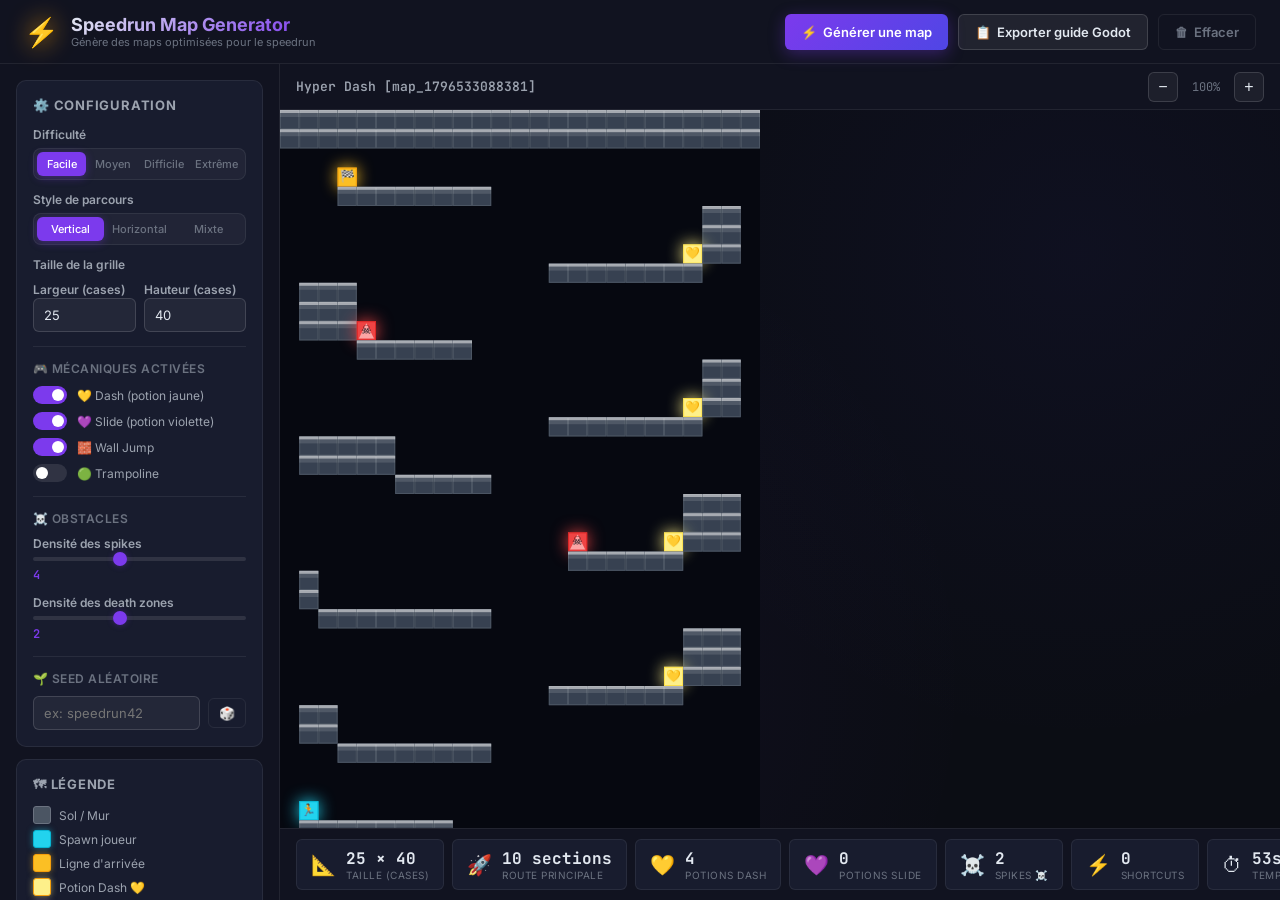
==== index.html @ 3a51896e "Add files via upload" ====
<!DOCTYPE html>
<html lang="fr">

<head>
  <meta charset="UTF-8" />
  <meta name="viewport" content="width=device-width, initial-scale=1.0" />
  <title>🏃 Speedrun Map Generator — Platformer</title>
  <link rel="preconnect" href="https://fonts.googleapis.com" />
  <link
    href="https://fonts.googleapis.com/css2?family=Inter:wght@300;400;500;600;700;800;900&family=JetBrains+Mono:wght@400;600&display=swap"
    rel="stylesheet" />
  <link rel="stylesheet" href="style.css" />
</head>

<body>
  <!-- Header -->
  <header class="header">
    <div class="header-logo">
      <span class="logo-icon">⚡</span>
      <div>
        <h1>Speedrun Map Generator</h1>
        <p>Génère des maps optimisées pour le speedrun</p>
      </div>
    </div>
    <div class="header-actions">
      <button id="btn-generate" class="btn btn-primary">
        <span>⚡</span> Générer une map
      </button>
      <button id="btn-export" class="btn btn-secondary">
        <span>📋</span> Exporter guide Godot
      </button>
      <button id="btn-clear" class="btn btn-ghost">
        <span>🗑</span> Effacer
      </button>
    </div>
  </header>

  <main class="main">
    <!-- Panneau de configuration -->
    <aside class="sidebar">
      <section class="panel">
        <h2 class="panel-title">⚙️ Configuration</h2>

        <div class="field">
          <label>Difficulté</label>
          <div class="segmented" id="difficulty">
            <button class="seg-btn active" data-val="easy">Facile</button>
            <button class="seg-btn" data-val="medium">Moyen</button>
            <button class="seg-btn" data-val="hard">Difficile</button>
            <button class="seg-btn" data-val="extreme">Extrême</button>
          </div>
        </div>

        <div class="field">
          <label>Style de parcours</label>
          <div class="segmented" id="style">
            <button class="seg-btn active" data-val="vertical">Vertical</button>
            <button class="seg-btn" data-val="horizontal">Horizontal</button>
            <button class="seg-btn" data-val="mixed">Mixte</button>
          </div>
        </div>

        <div class="field">
          <label>Taille de la grille</label>
          <div class="grid-2">
            <div>
              <label class="sublabel">Largeur (cases)</label>
              <input type="number" id="grid-w" class="input" value="25" min="15" max="60" />
            </div>
            <div>
              <label class="sublabel">Hauteur (cases)</label>
              <input type="number" id="grid-h" class="input" value="40" min="20" max="100" />
            </div>
          </div>
        </div>

        <div class="divider"></div>
        <h3 class="sub-title">🎮 Mécaniques activées</h3>

        <div class="toggles">
          <label class="toggle-item">
            <input type="checkbox" id="mec-dash" checked />
            <span class="toggle-track"></span>
            <span class="toggle-label">💛 Dash (potion jaune)</span>
          </label>
          <label class="toggle-item">
            <input type="checkbox" id="mec-slide" checked />
            <span class="toggle-track"></span>
            <span class="toggle-label">💜 Slide (potion violette)</span>
          </label>
          <label class="toggle-item">
            <input type="checkbox" id="mec-walljump" checked />
            <span class="toggle-track"></span>
            <span class="toggle-label">🧱 Wall Jump</span>
          </label>
          <label class="toggle-item">
            <input type="checkbox" id="mec-trampoline" />
            <span class="toggle-track"></span>
            <span class="toggle-label">🟢 Trampoline</span>
          </label>
        </div>

        <div class="divider"></div>
        <h3 class="sub-title">☠️ Obstacles</h3>

        <div class="field">
          <label>Densité des spikes</label>
          <input type="range" id="spike-density" min="0" max="10" value="4" class="slider" />
          <span class="slider-val" id="spike-val">4</span>
        </div>
        <div class="field">
          <label>Densité des death zones</label>
          <input type="range" id="dz-density" min="0" max="5" value="2" class="slider" />
          <span class="slider-val" id="dz-val">2</span>
        </div>

        <div class="divider"></div>
        <h3 class="sub-title">🌱 Seed aléatoire</h3>
        <div class="seed-row">
          <input type="text" id="seed-input" class="input" placeholder="ex: speedrun42" />
          <button id="btn-rand-seed" class="btn btn-sm btn-ghost">🎲</button>
        </div>
      </section>

      <!-- Légende -->
      <section class="panel">
        <h2 class="panel-title">🗺 Légende</h2>
        <div class="legend">
          <div class="legend-item"><span class="leg-tile tile-solid"></span> Sol / Mur</div>
          <div class="legend-item"><span class="leg-tile tile-player"></span> Spawn joueur</div>
          <div class="legend-item"><span class="leg-tile tile-finish"></span> Ligne d'arrivée</div>
          <div class="legend-item"><span class="leg-tile tile-dash"></span> Potion Dash 💛</div>
          <div class="legend-item"><span class="leg-tile tile-slide"></span> Potion Slide 💜</div>
          <div class="legend-item"><span class="leg-tile tile-spike"></span> Spike ☠️</div>
          <div class="legend-item"><span class="leg-tile tile-dz"></span> Zone de mort</div>
          <div class="legend-item"><span class="leg-tile tile-trampoline"></span> Trampoline 🟢</div>
          <div class="legend-item"><span class="leg-tile tile-wall"></span> Mur (wall jump)</div>
          <div class="legend-item"><span class="leg-tile tile-gap"></span> Vide / saut requis</div>
        </div>
      </section>
    </aside>

    <!-- Zone centrale : canvas + info -->
    <div class="center">
      <div class="canvas-toolbar">
        <div class="toolbar-left">
          <span id="map-name" class="map-name">—</span>
        </div>
        <div class="toolbar-right">
          <button class="icon-btn" id="btn-zoom-out" title="Zoom -">−</button>
          <span id="zoom-display" class="zoom-label">100%</span>
          <button class="icon-btn" id="btn-zoom-in" title="Zoom +">+</button>
        </div>
      </div>
      <div class="canvas-container" id="canvas-container">
        <canvas id="map-canvas"></canvas>
        <div class="canvas-placeholder" id="canvas-placeholder">
          <div class="placeholder-inner">
            <span class="placeholder-icon">⚡</span>
            <p>Clique sur <strong>"Générer une map"</strong><br />pour créer ton niveau de speedrun</p>
          </div>
        </div>
      </div>

      <!-- Stats de la map -->
      <div class="stats-row" id="stats-row" style="display:none">
        <div class="stat-card">
          <span class="stat-ico">📐</span>
          <div>
            <span class="stat-val" id="stat-size">—</span>
            <span class="stat-lbl">Taille (cases)</span>
          </div>
        </div>
        <div class="stat-card">
          <span class="stat-ico">🚀</span>
          <div>
            <span class="stat-val" id="stat-route">—</span>
            <span class="stat-lbl">Route principale</span>
          </div>
        </div>
        <div class="stat-card">
          <span class="stat-ico">💛</span>
          <div>
            <span class="stat-val" id="stat-dash">—</span>
            <span class="stat-lbl">Potions Dash</span>
          </div>
        </div>
        <div class="stat-card">
          <span class="stat-ico">💜</span>
          <div>
            <span class="stat-val" id="stat-slide">—</span>
            <span class="stat-lbl">Potions Slide</span>
          </div>
        </div>
        <div class="stat-card">
          <span class="stat-ico">☠️</span>
          <div>
            <span class="stat-val" id="stat-spikes">—</span>
            <span class="stat-lbl">Spikes ☠️</span>
          </div>
        </div>
        <div class="stat-card">
          <span class="stat-ico">⚡</span>
          <div>
            <span class="stat-val" id="stat-shortcuts">—</span>
            <span class="stat-lbl">Shortcuts</span>
          </div>
        </div>
        <div class="stat-card">
          <span class="stat-ico">⏱</span>
          <div>
            <span class="stat-val" id="stat-time">—</span>
            <span class="stat-lbl">Temps estimé</span>
          </div>
        </div>
      </div>
    </div>

    <!-- Panneau guide Godot -->
    <aside class="sidebar sidebar-right" id="godot-guide" style="display:none">
      <section class="panel">
        <h2 class="panel-title">📖 Guide Godot</h2>
        <div id="guide-content" class="guide-content"></div>
      </section>
    </aside>
  </main>

  <!-- Modal Export -->
  <div class="modal-overlay" id="modal-overlay" style="display:none">
    <div class="modal">
      <div class="modal-header">
        <h2>📋 Guide de Reconstruction Godot</h2>
        <button class="modal-close" id="modal-close">✕</button>
      </div>
      <div class="modal-body" id="modal-body"></div>
      <div class="modal-footer">
        <button class="btn btn-primary" id="btn-copy-guide">📋 Copier le guide</button>
        <button class="btn btn-ghost" id="btn-close-modal">Fermer</button>
      </div>
    </div>
  </div>

  <script src="generator.js"></script>
</body>

</html>
---- style.css ----
/* =========================================================
   SPEEDRUN MAP GENERATOR — CSS
   ========================================================= */

*,
*::before,
*::after {
  box-sizing: border-box;
  margin: 0;
  padding: 0;
}

:root {
  --bg: #0b0d14;
  --bg2: #111320;
  --bg3: #181c2e;
  --border: rgba(255, 255, 255, .07);
  --border-bright: rgba(255, 255, 255, .14);
  --text: #e2e8f0;
  --text-muted: #6b7280;
  --text-dim: #9ca3af;
  --accent: #7c3aed;
  --accent2: #4f46e5;
  --accent-glow: rgba(124, 58, 237, .35);
  --yellow: #f59e0b;
  --green: #10b981;
  --red: #ef4444;
  --pink: #ec4899;
  --radius: 10px;
  --radius-sm: 6px;
  --shadow: 0 4px 24px rgba(0, 0, 0, .5);
}

html,
body {
  height: 100%;
  font-family: 'Inter', sans-serif;
  background: var(--bg);
  color: var(--text);
  overflow: hidden;
}

/* ========== SCROLLBAR ========== */
::-webkit-scrollbar {
  width: 6px;
  height: 6px;
}

::-webkit-scrollbar-track {
  background: transparent;
}

::-webkit-scrollbar-thumb {
  background: rgba(255, 255, 255, .1);
  border-radius: 3px;
}

/* ========== LAYOUT ========== */
.header {
  display: flex;
  align-items: center;
  justify-content: space-between;
  padding: 0 24px;
  height: 64px;
  background: var(--bg2);
  border-bottom: 1px solid var(--border);
  position: sticky;
  top: 0;
  z-index: 100;
}

.header-logo {
  display: flex;
  align-items: center;
  gap: 12px;
}

.logo-icon {
  font-size: 28px;
  filter: drop-shadow(0 0 12px #f59e0b);
}

.header-logo h1 {
  font-size: 18px;
  font-weight: 700;
  background: linear-gradient(135deg, #e2e8f0, #7c3aed);
  -webkit-background-clip: text;
  -webkit-text-fill-color: transparent;
  background-clip: text;
}

.header-logo p {
  font-size: 11px;
  color: var(--text-muted);
}

.header-actions {
  display: flex;
  gap: 10px;
}

.main {
  display: flex;
  height: calc(100vh - 64px);
  overflow: hidden;
}

/* ========== SIDEBAR ========== */
.sidebar {
  width: 280px;
  min-width: 280px;
  background: var(--bg2);
  border-right: 1px solid var(--border);
  overflow-y: auto;
  padding: 16px;
  display: flex;
  flex-direction: column;
  gap: 12px;
}

.sidebar-right {
  border-right: none;
  border-left: 1px solid var(--border);
}

/* ========== PANEL ========== */
.panel {
  background: var(--bg3);
  border: 1px solid var(--border);
  border-radius: var(--radius);
  padding: 16px;
}

.panel-title {
  font-size: 13px;
  font-weight: 700;
  text-transform: uppercase;
  letter-spacing: .06em;
  color: var(--text-dim);
  margin-bottom: 14px;
}

.sub-title {
  font-size: 12px;
  font-weight: 600;
  color: var(--text-muted);
  margin-bottom: 10px;
  letter-spacing: .04em;
  text-transform: uppercase;
}

.divider {
  height: 1px;
  background: var(--border);
  margin: 14px 0;
}

/* ========== FORM ELEMENTS ========== */
.field {
  display: flex;
  flex-direction: column;
  gap: 6px;
  margin-bottom: 12px;
}

.field label {
  font-size: 12px;
  font-weight: 600;
  color: var(--text-dim);
}

.sublabel {
  font-size: 11px;
  color: var(--text-muted);
}

.input {
  background: rgba(255, 255, 255, .05);
  border: 1px solid var(--border-bright);
  border-radius: var(--radius-sm);
  color: var(--text);
  padding: 8px 10px;
  font-size: 13px;
  font-family: 'Inter', sans-serif;
  width: 100%;
  transition: border-color .2s;
}

.input:focus {
  outline: none;
  border-color: var(--accent);
}

.grid-2 {
  display: grid;
  grid-template-columns: 1fr 1fr;
  gap: 8px;
}

/* Segmented control */
.segmented {
  display: flex;
  background: rgba(255, 255, 255, .04);
  border: 1px solid var(--border);
  border-radius: 8px;
  padding: 3px;
  gap: 2px;
}

.seg-btn {
  flex: 1;
  padding: 5px 4px;
  font-size: 11px;
  font-weight: 500;
  font-family: 'Inter', sans-serif;
  border: none;
  background: transparent;
  color: var(--text-muted);
  border-radius: 6px;
  cursor: pointer;
  transition: all .2s;
}

.seg-btn.active {
  background: var(--accent);
  color: #fff;
  box-shadow: 0 2px 8px var(--accent-glow);
}

/* Toggles */
.toggles {
  display: flex;
  flex-direction: column;
  gap: 8px;
}

.toggle-item {
  display: flex;
  align-items: center;
  gap: 10px;
  cursor: pointer;
}

.toggle-item input {
  display: none;
}

.toggle-track {
  width: 34px;
  height: 18px;
  background: rgba(255, 255, 255, .1);
  border-radius: 9px;
  position: relative;
  flex-shrink: 0;
  transition: background .2s;
}

.toggle-track::after {
  content: '';
  position: absolute;
  width: 12px;
  height: 12px;
  background: #fff;
  border-radius: 50%;
  top: 3px;
  left: 3px;
  transition: transform .2s;
}

.toggle-item input:checked+.toggle-track {
  background: var(--accent);
}

.toggle-item input:checked+.toggle-track::after {
  transform: translateX(16px);
}

.toggle-label {
  font-size: 12px;
  color: var(--text-dim);
}

/* Slider */
.slider {
  -webkit-appearance: none;
  appearance: none;
  width: 100%;
  height: 4px;
  background: rgba(255, 255, 255, .1);
  border-radius: 2px;
  outline: none;
}

.slider::-webkit-slider-thumb {
  -webkit-appearance: none;
  appearance: none;
  width: 14px;
  height: 14px;
  border-radius: 50%;
  background: var(--accent);
  cursor: pointer;
  box-shadow: 0 0 6px var(--accent-glow);
}

.slider-val {
  font-size: 12px;
  color: var(--accent);
  font-weight: 600;
  font-family: 'JetBrains Mono', monospace;
}

/* Seed row */
.seed-row {
  display: flex;
  gap: 8px;
  align-items: center;
}

/* ========== BUTTONS ========== */
.btn {
  display: flex;
  align-items: center;
  gap: 6px;
  padding: 9px 16px;
  border-radius: var(--radius-sm);
  border: none;
  font-size: 13px;
  font-weight: 600;
  font-family: 'Inter', sans-serif;
  cursor: pointer;
  transition: all .2s;
  white-space: nowrap;
}

.btn-primary {
  background: linear-gradient(135deg, var(--accent), var(--accent2));
  color: #fff;
  box-shadow: 0 4px 16px var(--accent-glow);
}

.btn-primary:hover {
  transform: translateY(-1px);
  box-shadow: 0 6px 20px var(--accent-glow);
}

.btn-primary:active {
  transform: translateY(0);
}

.btn-secondary {
  background: rgba(255, 255, 255, .07);
  color: var(--text);
  border: 1px solid var(--border-bright);
}

.btn-secondary:hover {
  background: rgba(255, 255, 255, .12);
}

.btn-ghost {
  background: transparent;
  color: var(--text-muted);
  border: 1px solid var(--border);
}

.btn-ghost:hover {
  color: var(--text);
  border-color: var(--border-bright);
}

.btn-sm {
  padding: 6px 10px;
  font-size: 13px;
}

.icon-btn {
  width: 30px;
  height: 30px;
  border: 1px solid var(--border-bright);
  background: rgba(255, 255, 255, .05);
  color: var(--text);
  border-radius: var(--radius-sm);
  cursor: pointer;
  font-size: 16px;
  display: flex;
  align-items: center;
  justify-content: center;
  transition: background .2s;
}

.icon-btn:hover {
  background: rgba(255, 255, 255, .12);
}

/* ========== LEGEND ========== */
.legend {
  display: flex;
  flex-direction: column;
  gap: 6px;
}

.legend-item {
  display: flex;
  align-items: center;
  gap: 8px;
  font-size: 12px;
  color: var(--text-dim);
}

.leg-tile {
  width: 18px;
  height: 18px;
  border-radius: 3px;
  flex-shrink: 0;
}

.tile-solid {
  background: #4b5563;
  border: 1px solid #6b7280;
}

.tile-player {
  background: #22d3ee;
  border: 1px solid #06b6d4;
  box-shadow: 0 0 6px #22d3ee80;
}

.tile-finish {
  background: #fbbf24;
  border: 1px solid #f59e0b;
  box-shadow: 0 0 6px #fbbf2480;
}

.tile-dash {
  background: #fef08a;
  border: 1px solid #f59e0b;
  box-shadow: 0 0 6px #fef08a80;
}

.tile-slide {
  background: #c084fc;
  border: 1px solid #a855f7;
  box-shadow: 0 0 6px #c084fc80;
}

.tile-spike {
  background: #ef4444;
  border: 1px solid #dc2626;
  box-shadow: 0 0 6px #ef444480;
}

.tile-dz {
  background: repeating-linear-gradient(45deg, #7f1d1d, #7f1d1d 3px, transparent 3px, transparent 8px);
  border: 1px solid #ef4444;
}

.tile-trampoline {
  background: #34d399;
  border: 1px solid #10b981;
  box-shadow: 0 0 6px #34d39980;
}

.tile-wall {
  background: #374151;
  border: 2px solid #7c3aed;
}

.tile-gap {
  background: transparent;
  border: 1px dashed #374151;
}

/* ========== CANVAS ZONE ========== */
.center {
  flex: 1;
  display: flex;
  flex-direction: column;
  overflow: hidden;
  background: var(--bg);
}

.canvas-toolbar {
  display: flex;
  align-items: center;
  justify-content: space-between;
  padding: 8px 16px;
  background: var(--bg2);
  border-bottom: 1px solid var(--border);
  height: 46px;
}

.toolbar-left {
  display: flex;
  align-items: center;
  gap: 12px;
}

.toolbar-right {
  display: flex;
  align-items: center;
  gap: 8px;
}

.map-name {
  font-size: 13px;
  font-weight: 600;
  color: var(--text-dim);
  font-family: 'JetBrains Mono', monospace;
}

.zoom-label {
  font-size: 12px;
  color: var(--text-muted);
  font-family: 'JetBrains Mono', monospace;
  min-width: 40px;
  text-align: center;
}

.canvas-container {
  flex: 1;
  overflow: auto;
  position: relative;
  background:
    radial-gradient(circle at 20% 80%, rgba(124, 58, 237, .06) 0%, transparent 50%),
    radial-gradient(circle at 80% 20%, rgba(79, 70, 229, .06) 0%, transparent 50%),
    var(--bg);
}

#map-canvas {
  display: block;
  cursor: default;
  image-rendering: pixelated;
}

.canvas-placeholder {
  position: absolute;
  inset: 0;
  display: flex;
  align-items: center;
  justify-content: center;
  pointer-events: none;
}

.placeholder-inner {
  text-align: center;
  opacity: .35;
}

.placeholder-icon {
  font-size: 56px;
  display: block;
  margin-bottom: 16px;
}

.placeholder-inner p {
  font-size: 15px;
  line-height: 1.6;
  color: var(--text-dim);
}

.placeholder-inner strong {
  color: var(--text);
}

/* ========== STATS ROW ========== */
.stats-row {
  display: flex;
  gap: 8px;
  padding: 10px 16px;
  background: var(--bg2);
  border-top: 1px solid var(--border);
  overflow-x: auto;
}

.stat-card {
  display: flex;
  align-items: center;
  gap: 10px;
  background: var(--bg3);
  border: 1px solid var(--border);
  border-radius: var(--radius-sm);
  padding: 8px 14px;
  flex-shrink: 0;
}

.stat-ico {
  font-size: 20px;
}

.stat-card>div {
  display: flex;
  flex-direction: column;
}

.stat-val {
  font-size: 16px;
  font-weight: 700;
  font-family: 'JetBrains Mono', monospace;
  color: var(--text);
}

.stat-lbl {
  font-size: 10px;
  color: var(--text-muted);
  text-transform: uppercase;
  letter-spacing: .05em;
}

/* ========== GUIDE CONTENT ========== */
.guide-content {
  font-size: 12px;
  line-height: 1.7;
  color: var(--text-dim);
}

.guide-content h3 {
  font-size: 13px;
  color: var(--text);
  margin: 12px 0 6px;
}

.guide-content ul {
  padding-left: 16px;
}

.guide-content li {
  margin-bottom: 4px;
}

.guide-content .coord {
  background: rgba(124, 58, 237, .2);
  color: #c4b5fd;
  padding: 1px 5px;
  border-radius: 3px;
  font-family: 'JetBrains Mono', monospace;
  font-size: 11px;
}

.guide-content .tag {
  display: inline-block;
  padding: 2px 7px;
  border-radius: 4px;
  font-size: 10px;
  font-weight: 600;
  text-transform: uppercase;
  letter-spacing: .05em;
}

.tag-dash {
  background: rgba(245, 158, 11, .2);
  color: #fbbf24;
}

.tag-slide {
  background: rgba(168, 85, 247, .2);
  color: #c084fc;
}

.tag-wall {
  background: rgba(124, 58, 237, .2);
  color: #a78bfa;
}

.tag-spike {
  background: rgba(239, 68, 68, .2);
  color: #fca5a5;
}

/* ========== MODAL ========== */
.modal-overlay {
  position: fixed;
  inset: 0;
  background: rgba(0, 0, 0, .7);
  backdrop-filter: blur(4px);
  z-index: 200;
  display: flex;
  align-items: center;
  justify-content: center;
  padding: 20px;
}

.modal {
  background: var(--bg2);
  border: 1px solid var(--border-bright);
  border-radius: 14px;
  width: 100%;
  max-width: 740px;
  max-height: 85vh;
  display: flex;
  flex-direction: column;
  box-shadow: var(--shadow);
  animation: modalIn .2s ease;
}

@keyframes modalIn {
  from {
    opacity: 0;
    transform: scale(.96) translateY(12px);
  }

  to {
    opacity: 1;
    transform: scale(1) translateY(0);
  }
}

.modal-header {
  display: flex;
  align-items: center;
  justify-content: space-between;
  padding: 20px 24px 16px;
  border-bottom: 1px solid var(--border);
}

.modal-header h2 {
  font-size: 16px;
  font-weight: 700;
}

.modal-close {
  background: rgba(255, 255, 255, .07);
  border: 1px solid var(--border);
  color: var(--text-muted);
  border-radius: 6px;
  width: 28px;
  height: 28px;
  cursor: pointer;
  font-size: 13px;
}

.modal-close:hover {
  color: var(--text);
}

.modal-body {
  flex: 1;
  overflow-y: auto;
  padding: 20px 24px;
  font-size: 13px;
  line-height: 1.7;
}

.modal-footer {
  display: flex;
  gap: 10px;
  justify-content: flex-end;
  padding: 16px 24px;
  border-top: 1px solid var(--border);
}

/* Export modal styles */
.export-section {
  margin-bottom: 20px;
}

.export-section h3 {
  font-size: 13px;
  font-weight: 700;
  color: var(--text);
  margin-bottom: 8px;
  display: flex;
  align-items: center;
  gap: 6px;
}

.export-step {
  display: flex;
  gap: 12px;
  padding: 10px;
  background: var(--bg3);
  border: 1px solid var(--border);
  border-radius: var(--radius-sm);
  margin-bottom: 6px;
  align-items: flex-start;
}

.step-num {
  width: 22px;
  height: 22px;
  background: var(--accent);
  border-radius: 50%;
  display: flex;
  align-items: center;
  justify-content: center;
  font-size: 11px;
  font-weight: 700;
  flex-shrink: 0;
}

.step-text {
  font-size: 12px;
  color: var(--text-dim);
  line-height: 1.5;
}

.step-text strong {
  color: var(--text);
}

.step-text code {
  background: rgba(124, 58, 237, .2);
  color: #c4b5fd;
  padding: 1px 5px;
  border-radius: 3px;
  font-family: 'JetBrains Mono', monospace;
  font-size: 11px;
}

.coord-table {
  width: 100%;
  border-collapse: collapse;
  font-size: 12px;
  margin-top: 6px;
}

.coord-table th {
  background: var(--bg3);
  padding: 6px 10px;
  text-align: left;
  font-size: 11px;
  color: var(--text-muted);
  border-bottom: 1px solid var(--border);
  font-family: 'JetBrains Mono', monospace;
  text-transform: uppercase;
}

.coord-table td {
  padding: 5px 10px;
  border-bottom: 1px solid rgba(255, 255, 255, .04);
  font-family: 'JetBrains Mono', monospace;
  color: var(--text-dim);
}

.coord-table tr:last-child td {
  border-bottom: none;
}

/* Pulse animation for generate button */
@keyframes pulse-glow {

  0%,
  100% {
    box-shadow: 0 4px 16px var(--accent-glow);
  }

  50% {
    box-shadow: 0 4px 32px rgba(124, 58, 237, .6);
  }
}

.btn-primary {
  animation: pulse-glow 3s ease-in-out infinite;
}
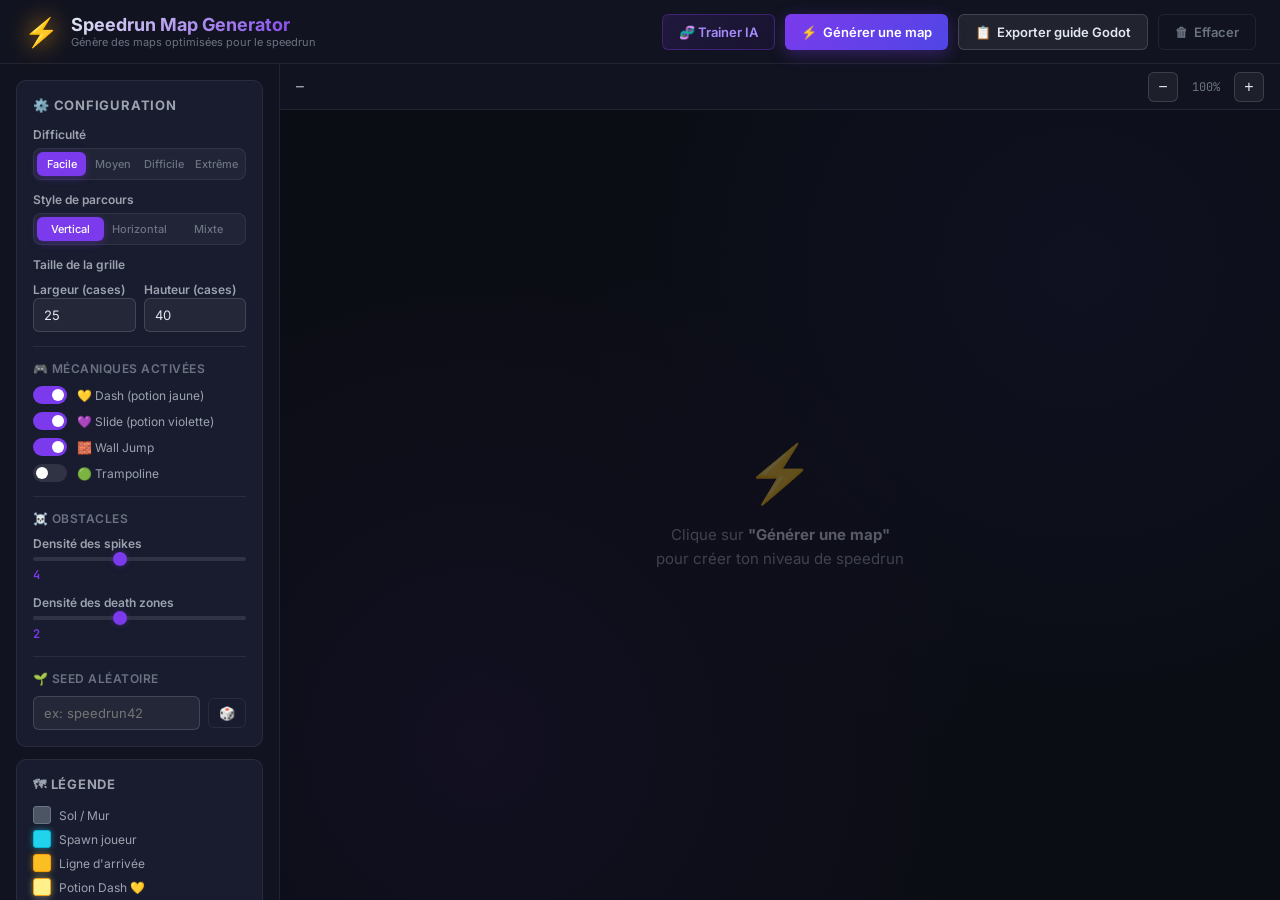
==== commit ef80ffb5: "Add files via upload" ====
--- a/index.html
+++ b/index.html
@@ -1,246 +1,254 @@
-<!DOCTYPE html>
-<html lang="fr">
-
-<head>
-  <meta charset="UTF-8" />
-  <meta name="viewport" content="width=device-width, initial-scale=1.0" />
-  <title>🏃 Speedrun Map Generator — Platformer</title>
-  <link rel="preconnect" href="https://fonts.googleapis.com" />
-  <link
-    href="https://fonts.googleapis.com/css2?family=Inter:wght@300;400;500;600;700;800;900&family=JetBrains+Mono:wght@400;600&display=swap"
-    rel="stylesheet" />
-  <link rel="stylesheet" href="style.css" />
-</head>
-
-<body>
-  <!-- Header -->
-  <header class="header">
-    <div class="header-logo">
-      <span class="logo-icon">⚡</span>
-      <div>
-        <h1>Speedrun Map Generator</h1>
-        <p>Génère des maps optimisées pour le speedrun</p>
-      </div>
-    </div>
-    <div class="header-actions">
-      <button id="btn-generate" class="btn btn-primary">
-        <span>⚡</span> Générer une map
-      </button>
-      <button id="btn-export" class="btn btn-secondary">
-        <span>📋</span> Exporter guide Godot
-      </button>
-      <button id="btn-clear" class="btn btn-ghost">
-        <span>🗑</span> Effacer
-      </button>
-    </div>
-  </header>
-
-  <main class="main">
-    <!-- Panneau de configuration -->
-    <aside class="sidebar">
-      <section class="panel">
-        <h2 class="panel-title">⚙️ Configuration</h2>
-
-        <div class="field">
-          <label>Difficulté</label>
-          <div class="segmented" id="difficulty">
-            <button class="seg-btn active" data-val="easy">Facile</button>
-            <button class="seg-btn" data-val="medium">Moyen</button>
-            <button class="seg-btn" data-val="hard">Difficile</button>
-            <button class="seg-btn" data-val="extreme">Extrême</button>
-          </div>
-        </div>
-
-        <div class="field">
-          <label>Style de parcours</label>
-          <div class="segmented" id="style">
-            <button class="seg-btn active" data-val="vertical">Vertical</button>
-            <button class="seg-btn" data-val="horizontal">Horizontal</button>
-            <button class="seg-btn" data-val="mixed">Mixte</button>
-          </div>
-        </div>
-
-        <div class="field">
-          <label>Taille de la grille</label>
-          <div class="grid-2">
-            <div>
-              <label class="sublabel">Largeur (cases)</label>
-              <input type="number" id="grid-w" class="input" value="25" min="15" max="60" />
-            </div>
-            <div>
-              <label class="sublabel">Hauteur (cases)</label>
-              <input type="number" id="grid-h" class="input" value="40" min="20" max="100" />
-            </div>
-          </div>
-        </div>
-
-        <div class="divider"></div>
-        <h3 class="sub-title">🎮 Mécaniques activées</h3>
-
-        <div class="toggles">
-          <label class="toggle-item">
-            <input type="checkbox" id="mec-dash" checked />
-            <span class="toggle-track"></span>
-            <span class="toggle-label">💛 Dash (potion jaune)</span>
-          </label>
-          <label class="toggle-item">
-            <input type="checkbox" id="mec-slide" checked />
-            <span class="toggle-track"></span>
-            <span class="toggle-label">💜 Slide (potion violette)</span>
-          </label>
-          <label class="toggle-item">
-            <input type="checkbox" id="mec-walljump" checked />
-            <span class="toggle-track"></span>
-            <span class="toggle-label">🧱 Wall Jump</span>
-          </label>
-          <label class="toggle-item">
-            <input type="checkbox" id="mec-trampoline" />
-            <span class="toggle-track"></span>
-            <span class="toggle-label">🟢 Trampoline</span>
-          </label>
-        </div>
-
-        <div class="divider"></div>
-        <h3 class="sub-title">☠️ Obstacles</h3>
-
-        <div class="field">
-          <label>Densité des spikes</label>
-          <input type="range" id="spike-density" min="0" max="10" value="4" class="slider" />
-          <span class="slider-val" id="spike-val">4</span>
-        </div>
-        <div class="field">
-          <label>Densité des death zones</label>
-          <input type="range" id="dz-density" min="0" max="5" value="2" class="slider" />
-          <span class="slider-val" id="dz-val">2</span>
-        </div>
-
-        <div class="divider"></div>
-        <h3 class="sub-title">🌱 Seed aléatoire</h3>
-        <div class="seed-row">
-          <input type="text" id="seed-input" class="input" placeholder="ex: speedrun42" />
-          <button id="btn-rand-seed" class="btn btn-sm btn-ghost">🎲</button>
-        </div>
-      </section>
-
-      <!-- Légende -->
-      <section class="panel">
-        <h2 class="panel-title">🗺 Légende</h2>
-        <div class="legend">
-          <div class="legend-item"><span class="leg-tile tile-solid"></span> Sol / Mur</div>
-          <div class="legend-item"><span class="leg-tile tile-player"></span> Spawn joueur</div>
-          <div class="legend-item"><span class="leg-tile tile-finish"></span> Ligne d'arrivée</div>
-          <div class="legend-item"><span class="leg-tile tile-dash"></span> Potion Dash 💛</div>
-          <div class="legend-item"><span class="leg-tile tile-slide"></span> Potion Slide 💜</div>
-          <div class="legend-item"><span class="leg-tile tile-spike"></span> Spike ☠️</div>
-          <div class="legend-item"><span class="leg-tile tile-dz"></span> Zone de mort</div>
-          <div class="legend-item"><span class="leg-tile tile-trampoline"></span> Trampoline 🟢</div>
-          <div class="legend-item"><span class="leg-tile tile-wall"></span> Mur (wall jump)</div>
-          <div class="legend-item"><span class="leg-tile tile-gap"></span> Vide / saut requis</div>
-        </div>
-      </section>
-    </aside>
-
-    <!-- Zone centrale : canvas + info -->
-    <div class="center">
-      <div class="canvas-toolbar">
-        <div class="toolbar-left">
-          <span id="map-name" class="map-name">—</span>
-        </div>
-        <div class="toolbar-right">
-          <button class="icon-btn" id="btn-zoom-out" title="Zoom -">−</button>
-          <span id="zoom-display" class="zoom-label">100%</span>
-          <button class="icon-btn" id="btn-zoom-in" title="Zoom +">+</button>
-        </div>
-      </div>
-      <div class="canvas-container" id="canvas-container">
-        <canvas id="map-canvas"></canvas>
-        <div class="canvas-placeholder" id="canvas-placeholder">
-          <div class="placeholder-inner">
-            <span class="placeholder-icon">⚡</span>
-            <p>Clique sur <strong>"Générer une map"</strong><br />pour créer ton niveau de speedrun</p>
-          </div>
-        </div>
-      </div>
-
-      <!-- Stats de la map -->
-      <div class="stats-row" id="stats-row" style="display:none">
-        <div class="stat-card">
-          <span class="stat-ico">📐</span>
-          <div>
-            <span class="stat-val" id="stat-size">—</span>
-            <span class="stat-lbl">Taille (cases)</span>
-          </div>
-        </div>
-        <div class="stat-card">
-          <span class="stat-ico">🚀</span>
-          <div>
-            <span class="stat-val" id="stat-route">—</span>
-            <span class="stat-lbl">Route principale</span>
-          </div>
-        </div>
-        <div class="stat-card">
-          <span class="stat-ico">💛</span>
-          <div>
-            <span class="stat-val" id="stat-dash">—</span>
-            <span class="stat-lbl">Potions Dash</span>
-          </div>
-        </div>
-        <div class="stat-card">
-          <span class="stat-ico">💜</span>
-          <div>
-            <span class="stat-val" id="stat-slide">—</span>
-            <span class="stat-lbl">Potions Slide</span>
-          </div>
-        </div>
-        <div class="stat-card">
-          <span class="stat-ico">☠️</span>
-          <div>
-            <span class="stat-val" id="stat-spikes">—</span>
-            <span class="stat-lbl">Spikes ☠️</span>
-          </div>
-        </div>
-        <div class="stat-card">
-          <span class="stat-ico">⚡</span>
-          <div>
-            <span class="stat-val" id="stat-shortcuts">—</span>
-            <span class="stat-lbl">Shortcuts</span>
-          </div>
-        </div>
-        <div class="stat-card">
-          <span class="stat-ico">⏱</span>
-          <div>
-            <span class="stat-val" id="stat-time">—</span>
-            <span class="stat-lbl">Temps estimé</span>
-          </div>
-        </div>
-      </div>
-    </div>
-
-    <!-- Panneau guide Godot -->
-    <aside class="sidebar sidebar-right" id="godot-guide" style="display:none">
-      <section class="panel">
-        <h2 class="panel-title">📖 Guide Godot</h2>
-        <div id="guide-content" class="guide-content"></div>
-      </section>
-    </aside>
-  </main>
-
-  <!-- Modal Export -->
-  <div class="modal-overlay" id="modal-overlay" style="display:none">
-    <div class="modal">
-      <div class="modal-header">
-        <h2>📋 Guide de Reconstruction Godot</h2>
-        <button class="modal-close" id="modal-close">✕</button>
-      </div>
-      <div class="modal-body" id="modal-body"></div>
-      <div class="modal-footer">
-        <button class="btn btn-primary" id="btn-copy-guide">📋 Copier le guide</button>
-        <button class="btn btn-ghost" id="btn-close-modal">Fermer</button>
-      </div>
-    </div>
-  </div>
-
-  <script src="generator.js"></script>
-</body>
-
+<!DOCTYPE html>
+<html lang="fr">
+
+<head>
+  <meta charset="UTF-8" />
+  <meta name="viewport" content="width=device-width, initial-scale=1.0" />
+  <title>🏃 Speedrun Map Generator — Platformer</title>
+  <link rel="preconnect" href="https://fonts.googleapis.com" />
+  <link
+    href="https://fonts.googleapis.com/css2?family=Inter:wght@300;400;500;600;700;800;900&family=JetBrains+Mono:wght@400;600&display=swap"
+    rel="stylesheet" />
+  <link rel="stylesheet" href="style.css" />
+</head>
+
+<body>
+  <!-- Header -->
+  <header class="header">
+    <div class="header-logo">
+      <span class="logo-icon">⚡</span>
+      <div>
+        <h1>Speedrun Map Generator</h1>
+        <p>Génère des maps optimisées pour le speedrun</p>
+      </div>
+    </div>
+    <div class="header-actions">
+      <a href="trainer.html" class="btn btn-ghost" style="text-decoration:none; background: linear-gradient(135deg, rgba(124,58,237,0.15), rgba(91,33,182,0.1)); border: 1px solid rgba(124,58,237,0.35); color:#a78bfa;">
+        🧬 Trainer IA
+      </a>
+      <button id="btn-generate" class="btn btn-primary">
+        <span>⚡</span> Générer une map
+      </button>
+      <button id="btn-export" class="btn btn-secondary">
+        <span>📋</span> Exporter guide Godot
+      </button>
+      <button id="btn-clear" class="btn btn-ghost">
+        <span>🗑</span> Effacer
+      </button>
+    </div>
+  </header>
+
+  <main class="main">
+    <!-- Panneau de configuration -->
+    <aside class="sidebar">
+      <section class="panel">
+        <h2 class="panel-title">⚙️ Configuration</h2>
+
+        <div class="field">
+          <label>Difficulté</label>
+          <div class="segmented" id="difficulty">
+            <button class="seg-btn active" data-group="diff" data-val="easy">Facile</button>
+            <button class="seg-btn" data-group="diff" data-val="medium">Moyen</button>
+            <button class="seg-btn" data-group="diff" data-val="hard">Difficile</button>
+            <button class="seg-btn" data-group="diff" data-val="extreme">Extrême</button>
+          </div>
+        </div>
+
+        <div class="field">
+          <label>Style de parcours</label>
+          <div class="segmented" id="style">
+            <button class="seg-btn active" data-group="style" data-val="vertical">Vertical</button>
+            <button class="seg-btn" data-group="style" data-val="horizontal">Horizontal</button>
+            <button class="seg-btn" data-group="style" data-val="mixed">Mixte</button>
+          </div>
+        </div>
+
+        <div class="field">
+          <label>Taille de la grille</label>
+          <div class="grid-2">
+            <div>
+              <label class="sublabel">Largeur (cases)</label>
+              <input type="number" id="grid-w" class="input" value="25" min="15" max="60" />
+            </div>
+            <div>
+              <label class="sublabel">Hauteur (cases)</label>
+              <input type="number" id="grid-h" class="input" value="40" min="20" max="100" />
+            </div>
+          </div>
+        </div>
+
+        <div class="divider"></div>
+        <h3 class="sub-title">🎮 Mécaniques activées</h3>
+
+        <div class="toggles">
+          <label class="toggle-item">
+            <input type="checkbox" id="mec-dash" checked />
+            <span class="toggle-track"></span>
+            <span class="toggle-label">💛 Dash (potion jaune)</span>
+          </label>
+          <label class="toggle-item">
+            <input type="checkbox" id="mec-slide" checked />
+            <span class="toggle-track"></span>
+            <span class="toggle-label">💜 Slide (potion violette)</span>
+          </label>
+          <label class="toggle-item">
+            <input type="checkbox" id="mec-walljump" checked />
+            <span class="toggle-track"></span>
+            <span class="toggle-label">🧱 Wall Jump</span>
+          </label>
+          <label class="toggle-item">
+            <input type="checkbox" id="mec-trampoline" />
+            <span class="toggle-track"></span>
+            <span class="toggle-label">🟢 Trampoline</span>
+          </label>
+        </div>
+
+        <div class="divider"></div>
+        <h3 class="sub-title">☠️ Obstacles</h3>
+
+        <div class="field">
+          <label>Densité des spikes</label>
+          <input type="range" id="spike-density" min="0" max="10" value="4" class="slider" />
+          <span class="slider-val" id="spike-val">4</span>
+        </div>
+        <div class="field">
+          <label>Densité des death zones</label>
+          <input type="range" id="dz-density" min="0" max="5" value="2" class="slider" />
+          <span class="slider-val" id="dz-val">2</span>
+        </div>
+
+        <div class="divider"></div>
+        <h3 class="sub-title">🌱 Seed aléatoire</h3>
+        <div class="seed-row">
+          <input type="text" id="seed-input" class="input" placeholder="ex: speedrun42" />
+          <button id="btn-rand-seed" class="btn btn-sm btn-ghost">🎲</button>
+        </div>
+      </section>
+
+      <!-- Légende -->
+      <section class="panel">
+        <h2 class="panel-title">🗺 Légende</h2>
+        <div class="legend">
+          <div class="legend-item"><span class="leg-tile tile-solid"></span> Sol / Mur</div>
+          <div class="legend-item"><span class="leg-tile tile-player"></span> Spawn joueur</div>
+          <div class="legend-item"><span class="leg-tile tile-finish"></span> Ligne d'arrivée</div>
+          <div class="legend-item"><span class="leg-tile tile-dash"></span> Potion Dash 💛</div>
+          <div class="legend-item"><span class="leg-tile tile-slide"></span> Potion Slide 💜</div>
+          <div class="legend-item"><span class="leg-tile tile-spike"></span> Spike ☠️</div>
+          <div class="legend-item"><span class="leg-tile tile-dz"></span> Zone de mort</div>
+          <div class="legend-item"><span class="leg-tile tile-trampoline"></span> Trampoline 🟢</div>
+          <div class="legend-item"><span class="leg-tile tile-wall"></span> Mur (wall jump)</div>
+          <div class="legend-item"><span class="leg-tile tile-gap"></span> Vide / saut requis</div>
+        </div>
+      </section>
+    </aside>
+
+    <!-- Zone centrale : canvas + info -->
+    <div class="center">
+      <div class="canvas-toolbar">
+        <div class="toolbar-left">
+          <span id="map-name" class="map-name">—</span>
+        </div>
+        <div class="toolbar-right">
+          <button class="icon-btn" id="btn-zoom-out" title="Zoom -">−</button>
+          <span id="zoom-display" class="zoom-label">100%</span>
+          <button class="icon-btn" id="btn-zoom-in" title="Zoom +">+</button>
+        </div>
+      </div>
+      <div class="canvas-container" id="canvas-container">
+        <canvas id="map-canvas"></canvas>
+        <div class="canvas-placeholder" id="canvas-placeholder">
+          <div class="placeholder-inner">
+            <span class="placeholder-icon">⚡</span>
+            <p>Clique sur <strong>"Générer une map"</strong><br />pour créer ton niveau de speedrun</p>
+          </div>
+        </div>
+      </div>
+
+      <!-- Stats de la map -->
+      <div class="stats-row" id="stats-row" style="display:none">
+        <div class="stat-card">
+          <span class="stat-ico">📐</span>
+          <div>
+            <span class="stat-val" id="stat-size">—</span>
+            <span class="stat-lbl">Taille (cases)</span>
+          </div>
+        </div>
+        <div class="stat-card">
+          <span class="stat-ico">🚀</span>
+          <div>
+            <span class="stat-val" id="stat-route">—</span>
+            <span class="stat-lbl">Route principale</span>
+          </div>
+        </div>
+        <div class="stat-card">
+          <span class="stat-ico">💛</span>
+          <div>
+            <span class="stat-val" id="stat-dash">—</span>
+            <span class="stat-lbl">Potions Dash</span>
+          </div>
+        </div>
+        <div class="stat-card">
+          <span class="stat-ico">💜</span>
+          <div>
+            <span class="stat-val" id="stat-slide">—</span>
+            <span class="stat-lbl">Potions Slide</span>
+          </div>
+        </div>
+        <div class="stat-card">
+          <span class="stat-ico">☠️</span>
+          <div>
+            <span class="stat-val" id="stat-spikes">—</span>
+            <span class="stat-lbl">Spikes ☠️</span>
+          </div>
+        </div>
+        <div class="stat-card">
+          <span class="stat-ico">⚡</span>
+          <div>
+            <span class="stat-val" id="stat-shortcuts">—</span>
+            <span class="stat-lbl">Shortcuts</span>
+          </div>
+        </div>
+        <div class="stat-card">
+          <span class="stat-ico">⏱</span>
+          <div>
+            <span class="stat-val" id="stat-time">—</span>
+            <span class="stat-lbl">Temps estimé</span>
+          </div>
+        </div>
+      </div>
+    </div>
+
+    <!-- Panneau guide Godot -->
+    <aside class="sidebar sidebar-right" id="godot-guide" style="display:none">
+      <section class="panel">
+        <h2 class="panel-title">📖 Guide Godot</h2>
+        <div id="guide-content" class="guide-content"></div>
+      </section>
+    </aside>
+  </main>
+
+  <!-- Modal Export -->
+  <div class="modal-overlay" id="modal-overlay" style="display:none">
+    <div class="modal">
+      <div class="modal-header">
+        <h2>📋 Guide de Reconstruction Godot</h2>
+        <button class="modal-close" id="modal-close">✕</button>
+      </div>
+      <div class="modal-body" id="modal-body"></div>
+      <div class="modal-footer">
+        <button class="btn btn-primary" id="btn-copy-guide">📋 Copier le guide</button>
+        <button class="btn btn-ghost" id="btn-close-modal">Fermer</button>
+      </div>
+    </div>
+  </div>
+
+  <script src="core.js"></script>
+  <script src="path_generator.js"></script>
+  <script src="terrain_generator.js"></script>
+  <script src="decorator.js"></script>
+  <script src="renderer.js"></script>
+  <script src="main.js"></script>
+</body>
+
 </html>
--- a/style.css
+++ b/style.css
@@ -443,7 +443,7 @@
   box-shadow: 0 0 6px #c084fc80;
 }
 
-.tile-spike {
+.tile-spike, .tile-spike-up, .tile-spike-down, .tile-spike-left, .tile-spike-right {
   background: #ef4444;
   border: 1px solid #dc2626;
   box-shadow: 0 0 6px #ef444480;
